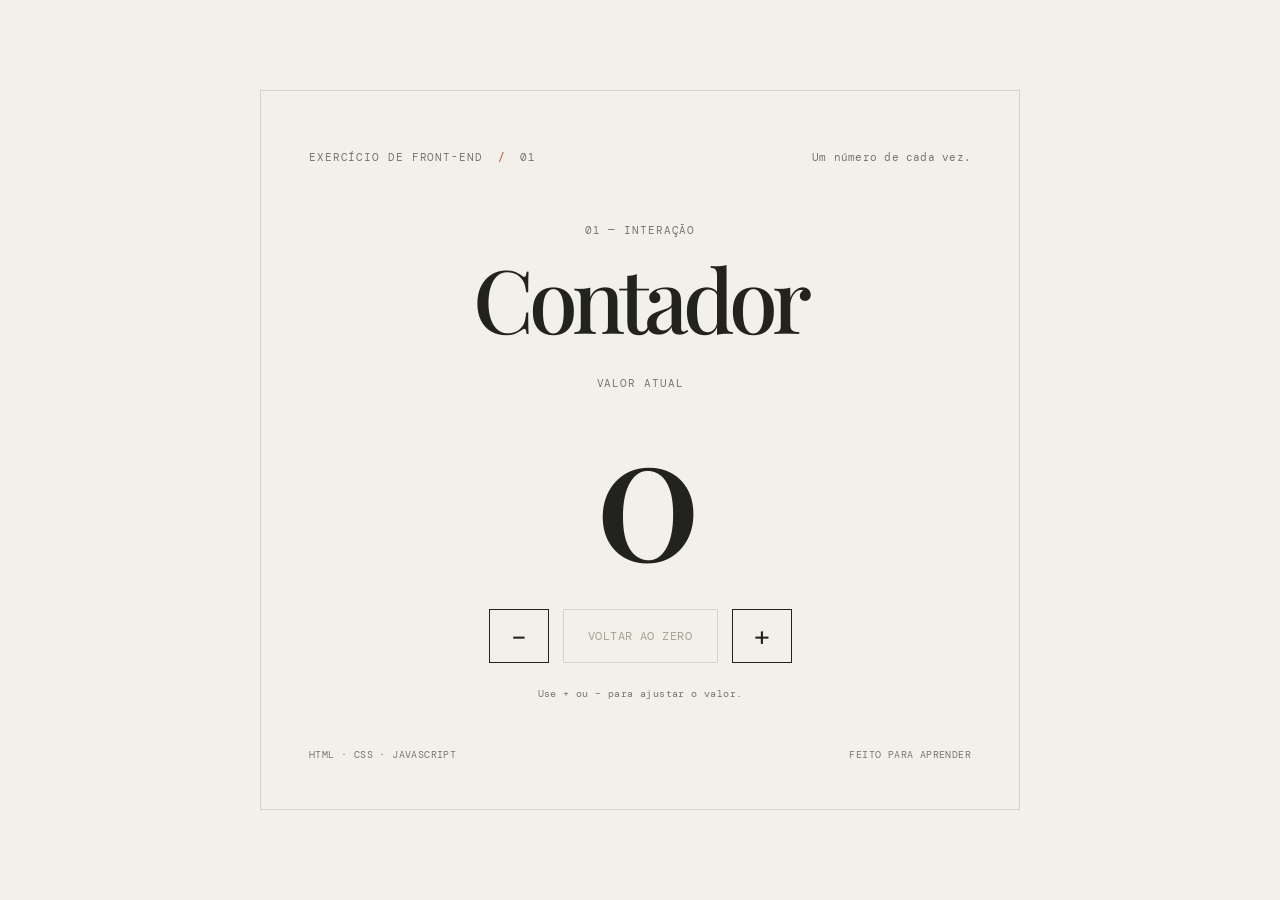
==== index.html @ a41ca0f0 "Refatoração para leitura O projeto inicialmente vibecodado para entender a infraestrutura básica de " ====
<!doctype html>
<html lang="pt-BR">
<head>
    <meta charset="UTF-8">
    <meta name="viewport" content="width=device-width, initial-scale=1.0">
    <meta name="theme-color" content="#f3f0e9">
    <meta name="description" content="Um contador simples para praticar os fundamentos do front-end.">
    <title>Contador — um exercício de front-end</title>
    <link rel="stylesheet" href="style.css">
</head>
<body>
    <main class="page-shell">
        <header class="page-header">
            <p class="eyebrow">Exercício de front-end <span aria-hidden="true">/</span> 01</p>
            <p class="header-note">Um número de cada vez.</p>
        </header>

        <section class="counter" aria-labelledby="counter-title">
            <p class="counter-index" aria-hidden="true">01 — INTERAÇÃO</p>
            <h1 id="counter-title">Contador</h1>
            <p class="counter-label" id="counter-label">Valor atual</p>

            <output class="counter-display" id="counter-value" aria-labelledby="counter-label" aria-live="polite" aria-atomic="true">0</output>

            <div class="counter-controls" aria-label="Controles do contador">
                <button id="decrement-btn" class="control control-step" type="button" aria-label="Diminuir em um">
                    <span aria-hidden="true">−</span>
                </button>
                <button id="reset-btn" class="control control-reset" type="button">Voltar ao zero</button>
                <button id="increment-btn" class="control control-step" type="button" aria-label="Aumentar em um">
                    <span aria-hidden="true">+</span>
                </button>
            </div>

            <p class="counter-hint">Use + ou − para ajustar o valor.</p>
        </section>

        <footer class="page-footer">
            <span>HTML · CSS · JavaScript</span>
            <span>Feito para aprender</span>
        </footer>
    </main>
    <script src="script.js"></script>
</body>
</html>
---- style.css ----
@import url('https://fonts.googleapis.com/css2?family=DM+Mono:wght@400;500&family=DM+Sans:wght@400;500;600;700&family=Playfair+Display:wght@500;600&display=swap');

:root {
    color-scheme: light;
    --paper: #f3f0e9;
    --ink: #22231f;
    --muted: #77766e;
    --line: #d8d3c8;
    --accent: #bd4b32;
    --positive: #52745c;
    --negative: #bd4b32;
    --serif: 'Playfair Display', Georgia, serif;
    --sans: 'DM Sans', 'Segoe UI', sans-serif;
    --mono: 'DM Mono', 'Courier New', monospace;
}

* {
    box-sizing: border-box;
}

body {
    min-width: 320px;
    min-height: 100vh;
    margin: 0;
    padding: 30px;
    display: grid;
    place-items: center;
    background-color: var(--paper);
    color: var(--ink);
    font-family: var(--sans);
    -webkit-font-smoothing: antialiased;
}

button {
    font: inherit;
}

.page-shell {
    width: min(100%, 760px);
    min-height: min(680px, calc(100vh - 60px));
    display: flex;
    flex-direction: column;
    justify-content: space-between;
    border: 1px solid var(--line);
    padding: clamp(24px, 5vw, 48px);
}

.page-header,
.page-footer {
    display: flex;
    align-items: center;
    justify-content: space-between;
    gap: 20px;
}

.eyebrow,
.header-note,
.counter-index,
.counter-label,
.counter-hint,
.page-footer {
    font-family: var(--mono);
    font-size: 0.7rem;
    letter-spacing: 0.08em;
    text-transform: uppercase;
}

.eyebrow,
.counter-index,
.page-footer {
    color: var(--muted);
}

.eyebrow span {
    padding: 0 7px;
    color: var(--accent);
}

.header-note {
    margin: 0;
    color: var(--muted);
    text-align: right;
    text-transform: none;
    letter-spacing: 0.02em;
}

.counter {
    width: min(100%, 470px);
    margin: 48px auto;
    text-align: center;
}

.counter-index {
    margin: 0 0 17px;
}

h1 {
    margin: 0;
    font-family: var(--serif);
    font-size: clamp(3rem, 8vw, 5.5rem);
    font-weight: 500;
    letter-spacing: -0.065em;
    line-height: 1;
}

.counter-label {
    margin: 34px 0 0;
    color: var(--muted);
}

.counter-display {
    min-height: 1.13em;
    margin: 0;
    display: block;
    color: var(--ink);
    font-family: var(--serif);
    font-size: clamp(6rem, 20vw, 11rem);
    font-weight: 500;
    letter-spacing: -0.09em;
    line-height: 1.12;
    font-variant-numeric: tabular-nums;
    transition: color 180ms ease, transform 180ms ease;
}

.counter-display.positive {
    color: var(--positive);
}

.counter-display.negative {
    color: var(--negative);
}

.counter-display.bump {
    transform: scale(1.035);
}

.counter-controls {
    display: flex;
    align-items: center;
    justify-content: center;
    gap: 14px;
    margin-top: 20px;
}

.control {
    min-height: 54px;
    border: 1px solid var(--ink);
    border-radius: 0;
    background: transparent;
    color: var(--ink);
    cursor: pointer;
    transition: color 160ms ease, background-color 160ms ease, border-color 160ms ease, transform 160ms ease;
}

.control-step {
    width: 60px;
    flex: 0 0 60px;
    font-size: 1.8rem;
    line-height: 1;
}

.control-reset {
    min-width: 155px;
    padding: 0 18px;
    font-family: var(--mono);
    font-size: 0.72rem;
    letter-spacing: 0.04em;
    text-transform: uppercase;
}

.control:hover:not(:disabled) {
    border-color: var(--accent);
    background: var(--accent);
    color: #fffaf2;
}

.control:active:not(:disabled) {
    transform: translateY(2px);
}

.control:focus-visible {
    outline: 3px solid var(--accent);
    outline-offset: 4px;
}

.control:disabled {
    border-color: var(--line);
    color: #a7a398;
    cursor: not-allowed;
}

.counter-hint {
    margin: 24px 0 0;
    color: var(--muted);
    font-size: 0.62rem;
    letter-spacing: 0.04em;
    text-transform: none;
}

.page-footer {
    font-size: 0.62rem;
    letter-spacing: 0.04em;
}

.page-footer span:last-child {
    text-align: right;
}

@media (max-width: 520px) {
    body {
        padding: 14px;
    }

    .page-shell {
        min-height: min(680px, calc(100vh - 28px));
        padding: 22px 18px;
    }

    .header-note {
        max-width: 110px;
    }

    .counter {
        margin: 44px auto;
    }

    .counter-controls {
        gap: 9px;
    }

    .control-step {
        width: 54px;
        flex-basis: 54px;
    }

    .control-reset {
        min-width: 0;
        flex: 1;
        padding: 0 8px;
        font-size: 0.64rem;
    }

    .page-footer {
        gap: 10px;
        font-size: 0.56rem;
    }
}

@media (prefers-reduced-motion: reduce) {
    *,
    *::before,
    *::after {
        scroll-behavior: auto !important;
        transition-duration: 0.01ms !important;
        animation-duration: 0.01ms !important;
        animation-iteration-count: 1 !important;
    }
}
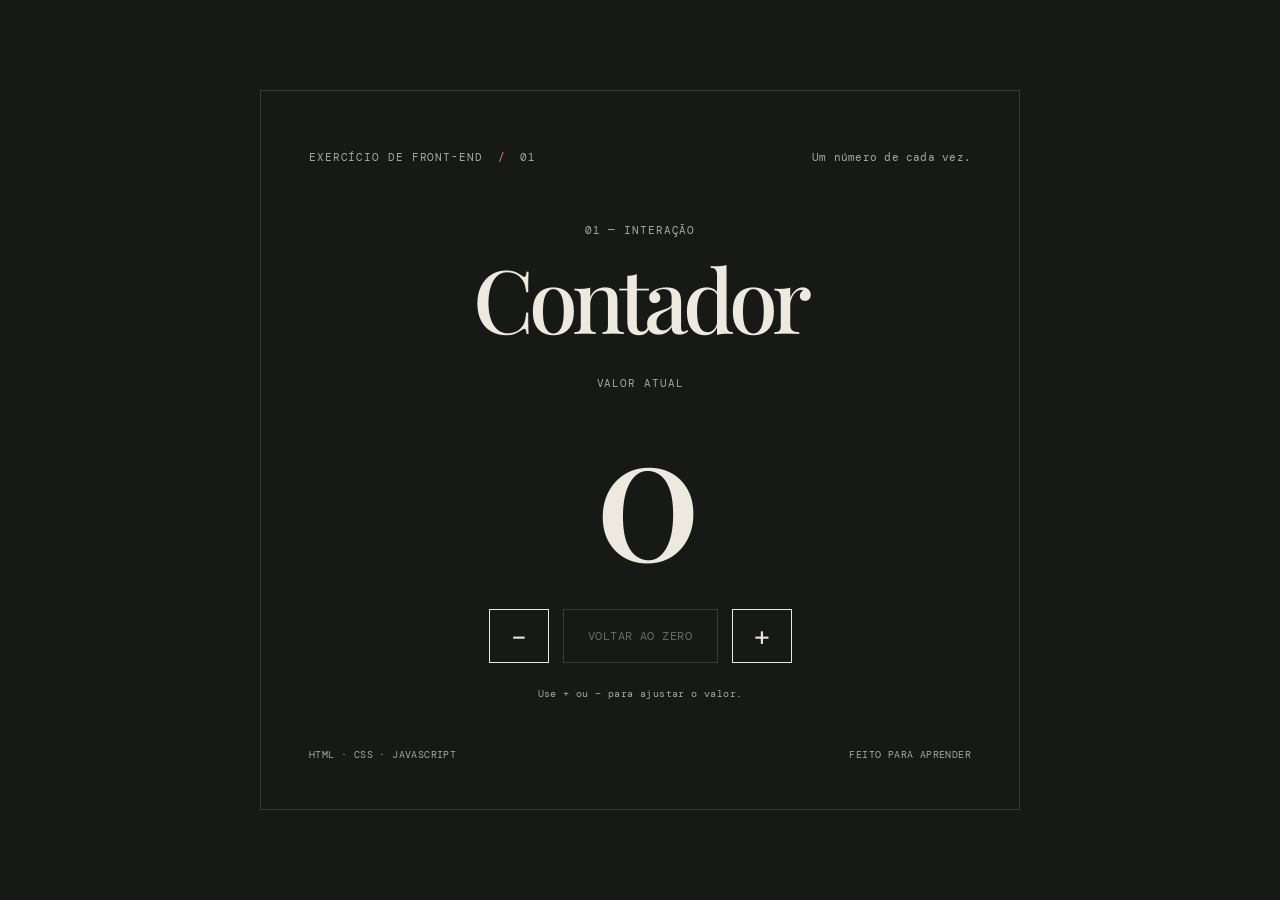
==== commit 243aafd4: "Troca de tema tema claro para escuro" ====
--- a/index.html
+++ b/index.html
@@ -3,7 +3,7 @@
 <head>
     <meta charset="UTF-8">
     <meta name="viewport" content="width=device-width, initial-scale=1.0">
-    <meta name="theme-color" content="#f3f0e9">
+    <meta name="theme-color" content="#171916">
     <meta name="description" content="Um contador simples para praticar os fundamentos do front-end.">
     <title>Contador — um exercício de front-end</title>
     <link rel="stylesheet" href="style.css">
--- a/style.css
+++ b/style.css
@@ -1,14 +1,14 @@
 @import url('https://fonts.googleapis.com/css2?family=DM+Mono:wght@400;500&family=DM+Sans:wght@400;500;600;700&family=Playfair+Display:wght@500;600&display=swap');
 
 :root {
-    color-scheme: light;
-    --paper: #f3f0e9;
-    --ink: #22231f;
-    --muted: #77766e;
-    --line: #d8d3c8;
-    --accent: #bd4b32;
-    --positive: #52745c;
-    --negative: #bd4b32;
+    color-scheme: dark;
+    --paper: #171916;
+    --ink: #eee9de;
+    --muted: #aaa99f;
+    --line: #393b35;
+    --accent: #dc8065;
+    --positive: #9dbb91;
+    --negative: #e28a72;
     --serif: 'Playfair Display', Georgia, serif;
     --sans: 'DM Sans', 'Segoe UI', sans-serif;
     --mono: 'DM Mono', 'Courier New', monospace;
@@ -171,7 +171,7 @@
 .control:hover:not(:disabled) {
     border-color: var(--accent);
     background: var(--accent);
-    color: #fffaf2;
+    color: #171916;
 }
 
 .control:active:not(:disabled) {
@@ -185,7 +185,7 @@
 
 .control:disabled {
     border-color: var(--line);
-    color: #a7a398;
+    color: #686b62;
     cursor: not-allowed;
 }
 
